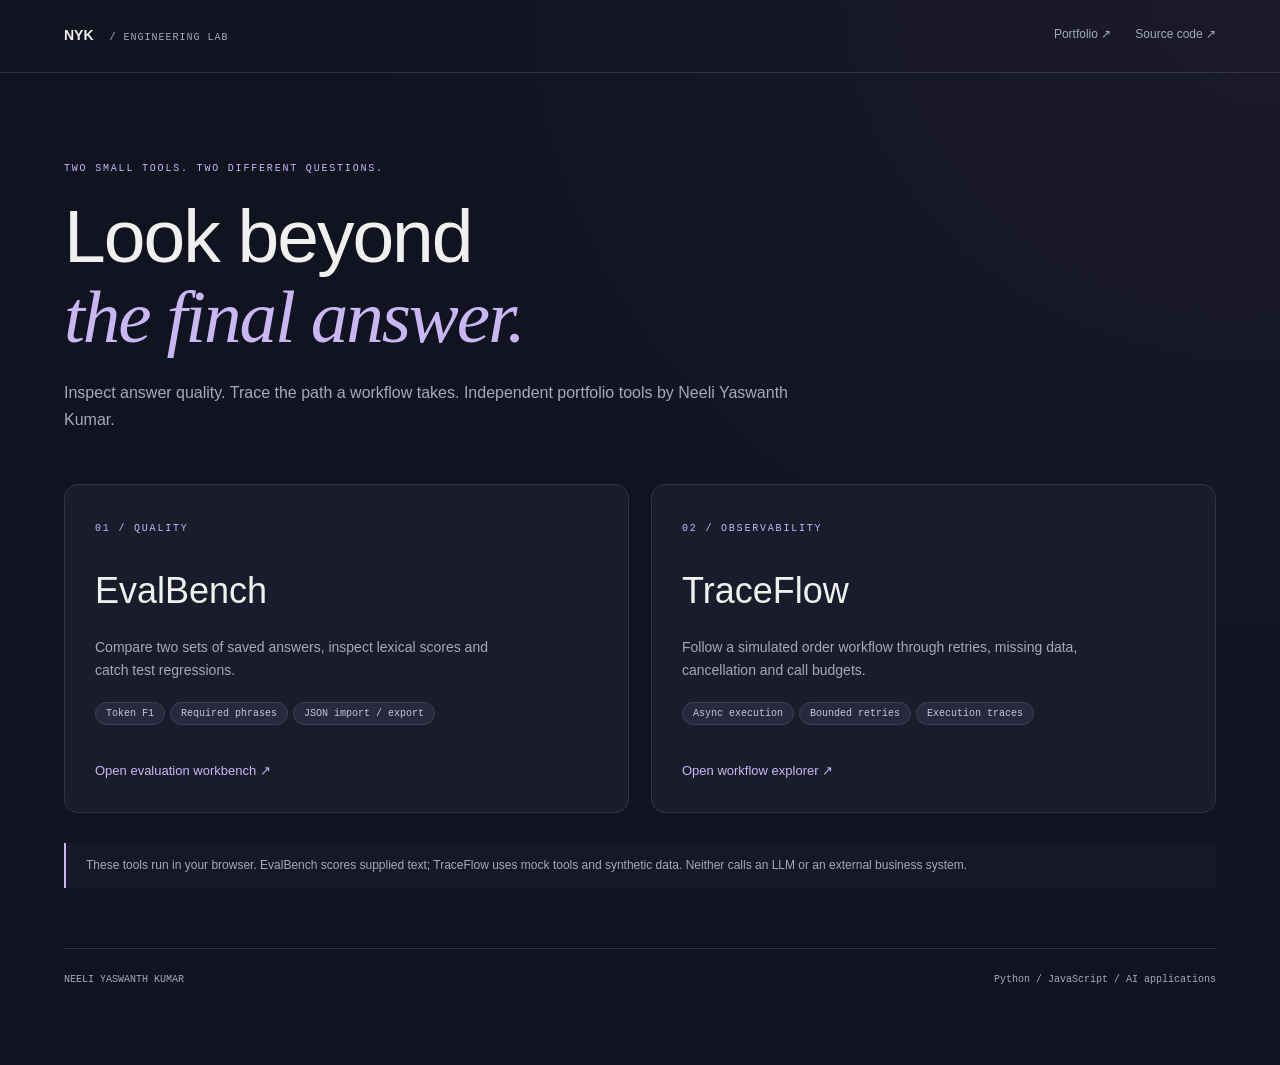
==== index.html @ cd3202ff "Build EvalBench and TraceFlow with tests and engineering notes" ====
<!doctype html><html lang="en"><head><meta charset="utf-8"><meta name="viewport" content="width=device-width,initial-scale=1"><title>Engineering Lab | Neeli Yaswanth Kumar</title><link rel="stylesheet" href="lab.css"></head><body><header><a class="brand" href="index.html">NYK <span>/ ENGINEERING LAB</span></a><nav><a href="https://kyaswanthneeli-stack.github.io/">Portfolio ↗</a><a href="https://github.com/kyaswanthneeli-stack/ai-engineering-lab">Source code ↗</a></nav></header><main class="landing"><div class="eyebrow">TWO SMALL TOOLS. TWO DIFFERENT QUESTIONS.</div><h1>Look beyond<br><em>the final answer.</em></h1><p class="lead">Inspect answer quality. Trace the path a workflow takes. Independent portfolio tools by Neeli Yaswanth Kumar.</p><div class="project-grid"><a class="project" href="evalbench.html"><span class="num">01 / QUALITY</span><h2>EvalBench</h2><p>Compare two sets of saved answers, inspect lexical scores and catch test regressions.</p><span class="pill">Token F1</span><span class="pill">Required phrases</span><span class="pill">JSON import / export</span><div class="launch">Open evaluation workbench ↗</div></a><a class="project" href="traceflow.html"><span class="num">02 / OBSERVABILITY</span><h2>TraceFlow</h2><p>Follow a simulated order workflow through retries, missing data, cancellation and call budgets.</p><span class="pill">Async execution</span><span class="pill">Bounded retries</span><span class="pill">Execution traces</span><div class="launch">Open workflow explorer ↗</div></a></div><div class="note">These tools run in your browser. EvalBench scores supplied text; TraceFlow uses mock tools and synthetic data. Neither calls an LLM or an external business system.</div><footer>NEELI YASWANTH KUMAR <span>Python / JavaScript / AI applications</span></footer></main></body></html>
---- lab.css ----
:root{--bg:#111420;--panel:#191d2b;--line:#303547;--ink:#f0f0ee;--muted:#a4a9bb;--accent:#c9b7f4;--green:#9dd1ab;--red:#f1a9aa}*{box-sizing:border-box}body{margin:0;background:radial-gradient(ellipse at top right,#30254055,transparent 50%),var(--bg);color:var(--ink);font:14px/1.7 Arial,sans-serif}a{color:inherit;text-decoration:none}header{padding:24px 5%;border-bottom:1px solid var(--line);display:flex;justify-content:space-between;gap:20px}.brand{font-weight:bold}.brand span{font:10px monospace;letter-spacing:1px;margin-left:12px;color:var(--muted)}nav{display:flex;gap:24px;font-size:12px;color:var(--muted)}main{max-width:1280px;margin:auto;padding:55px 5%}.eyebrow,.num{font:10px monospace;letter-spacing:1.8px;color:var(--accent)}h1{font-size:55px;line-height:1.07;letter-spacing:-2px;font-weight:500;margin:22px 0}h1 em{font-family:Georgia,serif;font-weight:400;color:var(--accent)}.lead{max-width:730px;font-size:16px;color:var(--muted);margin:20px 0 35px}h2{font-size:23px;font-weight:500}h3{font-size:14px}.project-grid{display:grid;grid-template-columns:1fr 1fr;gap:22px;margin-top:50px}.project,.case,.trace-layout aside{background:var(--panel);border:1px solid var(--line);border-radius:14px;padding:30px}.project{transition:transform .2s,border-color .2s}.project:hover{transform:translateY(-5px);border-color:var(--accent)}.project h2{font-size:36px;margin:22px 0 10px}.project p{color:var(--muted);max-width:400px}.pill{display:inline-block;padding:5px 10px;background:#262a3c;border:1px solid #3d4057;border-radius:20px;font:10px monospace;color:#cac5da;margin:5px 5px 0 0}.launch{margin-top:35px;font-size:13px;color:var(--accent)}.note{border-left:2px solid var(--accent);padding:12px 20px;color:var(--muted);font-size:12px;background:#bba4eb07;margin:30px 0}.toolbar{display:flex;flex-wrap:wrap;gap:12px;align-items:end}.toolbar label{font-size:11px;color:var(--muted)}input,select,button{font:inherit}input,select{background:var(--panel);border:1px solid #464b61;color:var(--ink);border-radius:6px;padding:10px;margin-left:5px}input[type=number]{width:75px}button,.filelabel{border:1px solid #464b61;background:transparent;color:var(--ink);border-radius:6px;padding:10px 15px;cursor:pointer;font-size:12px}button.primary{background:var(--accent);border-color:var(--accent);color:#211a2e}button:disabled{opacity:.4;cursor:default}.filelabel input{display:none}button:hover:not(:disabled),.filelabel:hover{border-color:var(--accent)}button:focus-visible,a:focus-visible{outline:2px solid var(--accent);outline-offset:4px}.metrics{display:grid;grid-template-columns:repeat(4,1fr);gap:14px;margin:30px 0}.metric{background:var(--panel);border:1px solid var(--line);border-radius:9px;padding:18px}.metric strong{font-size:29px;display:block}.metric span{color:var(--muted);font-size:11px}.filter{font-size:12px;color:var(--muted)}.case{margin:20px 0;padding:25px}.casehead{display:flex;justify-content:space-between;gap:20px}.casehead span{font:10px monospace;color:var(--muted)}.answers{display:grid;grid-template-columns:1fr 1fr;gap:20px}.answerbox{border-top:1px solid var(--line);padding-top:18px}.answerbox p,.reference{color:var(--muted);font-size:13px;white-space:pre-wrap}.reference{padding:15px;background:#24283b;border-radius:5px}.badge{font:10px monospace;border:1px solid var(--line);padding:5px 9px;border-radius:20px}.pass{color:var(--green)}.fail{color:var(--red)}.trace-layout{display:grid;grid-template-columns:1.4fr 1fr;gap:25px;margin-top:35px}.trace-layout aside{align-self:start;position:sticky;top:25px;padding:25px}.trace-layout ol,.muted{font-size:12px;color:var(--muted)}.event{padding:17px 20px;background:var(--panel);border:1px solid var(--line);border-left:3px solid #606a85;border-radius:8px;margin:10px 0}.event.completed{border-left-color:var(--green)}.event.failed,.event.budget_exhausted{border-left-color:var(--red)}.event.running{border-left-color:var(--accent)}.event header{border:0;padding:0;display:flex;justify-content:space-between;font-size:12px}.event small{color:var(--muted);font:10px monospace}pre{font:11px/1.7 monospace;color:var(--muted);overflow:auto;max-height:180px;white-space:pre-wrap;word-break:break-word}.empty{padding:35px;border:1px dashed var(--line);color:var(--muted);font-size:12px;border-radius:10px}footer{margin-top:60px;padding:25px 0;border-top:1px solid var(--line);display:flex;justify-content:space-between;color:var(--muted);font:10px monospace;gap:15px}#status{font-size:12px;color:var(--green)}.landing{padding-top:90px}.landing h1{font-size:75px}@media(max-width:750px){.project-grid,.answers,.trace-layout{grid-template-columns:1fr}.metrics{grid-template-columns:1fr 1fr}h1,.landing h1{font-size:43px}.brand span{display:block;margin:0;font-size:8px}header{padding:20px}nav{gap:12px;font-size:10px}.toolbar{gap:10px}.casehead{flex-wrap:wrap}main{padding-top:35px}.trace-layout aside{position:static}footer{flex-wrap:wrap}}
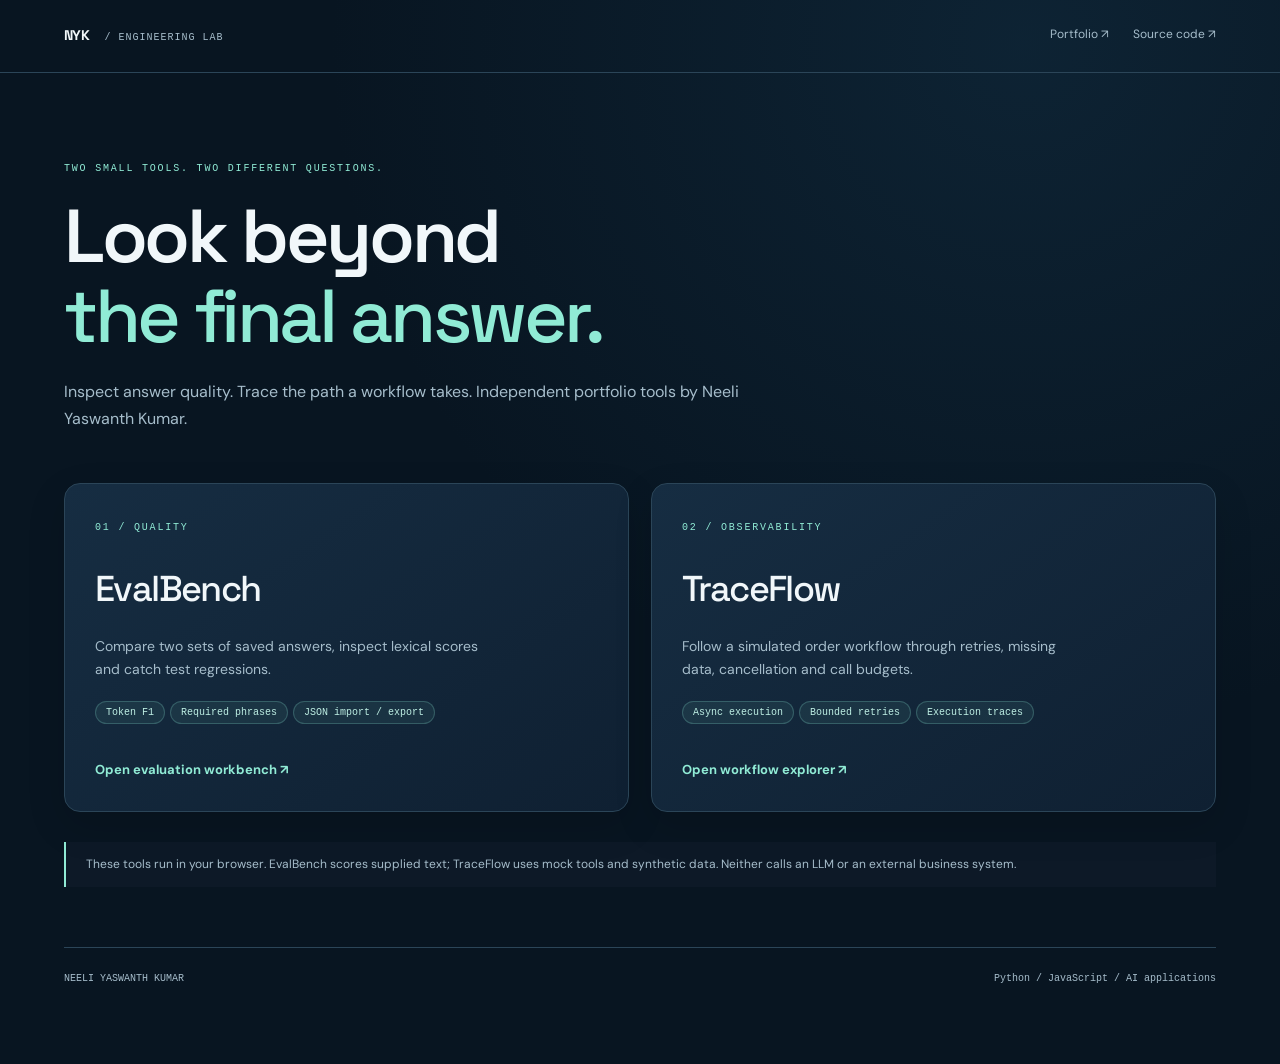
==== commit 5547f778: "privacy: remove tracking query parameters from engineering lab demo links" ====
--- a/index.html
+++ b/index.html
@@ -1 +1 @@
-<!doctype html><html lang="en"><head><meta charset="utf-8"><meta name="viewport" content="width=device-width,initial-scale=1"><title>Engineering Lab | Neeli Yaswanth Kumar</title><link rel="stylesheet" href="lab.css"></head><body><header><a class="brand" href="index.html">NYK <span>/ ENGINEERING LAB</span></a><nav><a href="https://kyaswanthneeli-stack.github.io/">Portfolio ↗</a><a href="https://github.com/kyaswanthneeli-stack/ai-engineering-lab">Source code ↗</a></nav></header><main class="landing"><div class="eyebrow">TWO SMALL TOOLS. TWO DIFFERENT QUESTIONS.</div><h1>Look beyond<br><em>the final answer.</em></h1><p class="lead">Inspect answer quality. Trace the path a workflow takes. Independent portfolio tools by Neeli Yaswanth Kumar.</p><div class="project-grid"><a class="project" href="evalbench.html"><span class="num">01 / QUALITY</span><h2>EvalBench</h2><p>Compare two sets of saved answers, inspect lexical scores and catch test regressions.</p><span class="pill">Token F1</span><span class="pill">Required phrases</span><span class="pill">JSON import / export</span><div class="launch">Open evaluation workbench ↗</div></a><a class="project" href="traceflow.html"><span class="num">02 / OBSERVABILITY</span><h2>TraceFlow</h2><p>Follow a simulated order workflow through retries, missing data, cancellation and call budgets.</p><span class="pill">Async execution</span><span class="pill">Bounded retries</span><span class="pill">Execution traces</span><div class="launch">Open workflow explorer ↗</div></a></div><div class="note">These tools run in your browser. EvalBench scores supplied text; TraceFlow uses mock tools and synthetic data. Neither calls an LLM or an external business system.</div><footer>NEELI YASWANTH KUMAR <span>Python / JavaScript / AI applications</span></footer></main></body></html>
+<!doctype html><html lang="en"><head><meta charset="utf-8"><meta name="viewport" content="width=device-width,initial-scale=1"><title>Engineering Lab | Neeli Yaswanth Kumar</title><link rel="stylesheet" href="lab.css"><script defer src="https://kyaswanthneeli-stack.github.io/clean-links.js"></script></head><body><header><a class="brand" href="index.html">NYK <span>/ ENGINEERING LAB</span></a><nav><a href="https://kyaswanthneeli-stack.github.io/">Portfolio ↗</a><a href="https://github.com/kyaswanthneeli-stack/ai-engineering-lab">Source code ↗</a></nav></header><main class="landing"><div class="eyebrow">TWO SMALL TOOLS. TWO DIFFERENT QUESTIONS.</div><h1>Look beyond<br><em>the final answer.</em></h1><p class="lead">Inspect answer quality. Trace the path a workflow takes. Independent portfolio tools by Neeli Yaswanth Kumar.</p><div class="project-grid"><a class="project" href="evalbench.html"><span class="num">01 / QUALITY</span><h2>EvalBench</h2><p>Compare two sets of saved answers, inspect lexical scores and catch test regressions.</p><span class="pill">Token F1</span><span class="pill">Required phrases</span><span class="pill">JSON import / export</span><div class="launch">Open evaluation workbench ↗</div></a><a class="project" href="traceflow.html"><span class="num">02 / OBSERVABILITY</span><h2>TraceFlow</h2><p>Follow a simulated order workflow through retries, missing data, cancellation and call budgets.</p><span class="pill">Async execution</span><span class="pill">Bounded retries</span><span class="pill">Execution traces</span><div class="launch">Open workflow explorer ↗</div></a></div><div class="note">These tools run in your browser. EvalBench scores supplied text; TraceFlow uses mock tools and synthetic data. Neither calls an LLM or an external business system.</div><footer>NEELI YASWANTH KUMAR <span>Python / JavaScript / AI applications</span></footer></main></body></html>
--- a/lab.css
+++ b/lab.css
@@ -1 +1,14 @@
+@import url('https://fonts.googleapis.com/css2?family=DM+Sans:wght@400;500;600;700&family=Space+Grotesk:wght@400;500;600;700&display=swap');
 :root{--bg:#111420;--panel:#191d2b;--line:#303547;--ink:#f0f0ee;--muted:#a4a9bb;--accent:#c9b7f4;--green:#9dd1ab;--red:#f1a9aa}*{box-sizing:border-box}body{margin:0;background:radial-gradient(ellipse at top right,#30254055,transparent 50%),var(--bg);color:var(--ink);font:14px/1.7 Arial,sans-serif}a{color:inherit;text-decoration:none}header{padding:24px 5%;border-bottom:1px solid var(--line);display:flex;justify-content:space-between;gap:20px}.brand{font-weight:bold}.brand span{font:10px monospace;letter-spacing:1px;margin-left:12px;color:var(--muted)}nav{display:flex;gap:24px;font-size:12px;color:var(--muted)}main{max-width:1280px;margin:auto;padding:55px 5%}.eyebrow,.num{font:10px monospace;letter-spacing:1.8px;color:var(--accent)}h1{font-size:55px;line-height:1.07;letter-spacing:-2px;font-weight:500;margin:22px 0}h1 em{font-family:Georgia,serif;font-weight:400;color:var(--accent)}.lead{max-width:730px;font-size:16px;color:var(--muted);margin:20px 0 35px}h2{font-size:23px;font-weight:500}h3{font-size:14px}.project-grid{display:grid;grid-template-columns:1fr 1fr;gap:22px;margin-top:50px}.project,.case,.trace-layout aside{background:var(--panel);border:1px solid var(--line);border-radius:14px;padding:30px}.project{transition:transform .2s,border-color .2s}.project:hover{transform:translateY(-5px);border-color:var(--accent)}.project h2{font-size:36px;margin:22px 0 10px}.project p{color:var(--muted);max-width:400px}.pill{display:inline-block;padding:5px 10px;background:#262a3c;border:1px solid #3d4057;border-radius:20px;font:10px monospace;color:#cac5da;margin:5px 5px 0 0}.launch{margin-top:35px;font-size:13px;color:var(--accent)}.note{border-left:2px solid var(--accent);padding:12px 20px;color:var(--muted);font-size:12px;background:#bba4eb07;margin:30px 0}.toolbar{display:flex;flex-wrap:wrap;gap:12px;align-items:end}.toolbar label{font-size:11px;color:var(--muted)}input,select,button{font:inherit}input,select{background:var(--panel);border:1px solid #464b61;color:var(--ink);border-radius:6px;padding:10px;margin-left:5px}input[type=number]{width:75px}button,.filelabel{border:1px solid #464b61;background:transparent;color:var(--ink);border-radius:6px;padding:10px 15px;cursor:pointer;font-size:12px}button.primary{background:var(--accent);border-color:var(--accent);color:#211a2e}button:disabled{opacity:.4;cursor:default}.filelabel input{display:none}button:hover:not(:disabled),.filelabel:hover{border-color:var(--accent)}button:focus-visible,a:focus-visible{outline:2px solid var(--accent);outline-offset:4px}.metrics{display:grid;grid-template-columns:repeat(4,1fr);gap:14px;margin:30px 0}.metric{background:var(--panel);border:1px solid var(--line);border-radius:9px;padding:18px}.metric strong{font-size:29px;display:block}.metric span{color:var(--muted);font-size:11px}.filter{font-size:12px;color:var(--muted)}.case{margin:20px 0;padding:25px}.casehead{display:flex;justify-content:space-between;gap:20px}.casehead span{font:10px monospace;color:var(--muted)}.answers{display:grid;grid-template-columns:1fr 1fr;gap:20px}.answerbox{border-top:1px solid var(--line);padding-top:18px}.answerbox p,.reference{color:var(--muted);font-size:13px;white-space:pre-wrap}.reference{padding:15px;background:#24283b;border-radius:5px}.badge{font:10px monospace;border:1px solid var(--line);padding:5px 9px;border-radius:20px}.pass{color:var(--green)}.fail{color:var(--red)}.trace-layout{display:grid;grid-template-columns:1.4fr 1fr;gap:25px;margin-top:35px}.trace-layout aside{align-self:start;position:sticky;top:25px;padding:25px}.trace-layout ol,.muted{font-size:12px;color:var(--muted)}.event{padding:17px 20px;background:var(--panel);border:1px solid var(--line);border-left:3px solid #606a85;border-radius:8px;margin:10px 0}.event.completed{border-left-color:var(--green)}.event.failed,.event.budget_exhausted{border-left-color:var(--red)}.event.running{border-left-color:var(--accent)}.event header{border:0;padding:0;display:flex;justify-content:space-between;font-size:12px}.event small{color:var(--muted);font:10px monospace}pre{font:11px/1.7 monospace;color:var(--muted);overflow:auto;max-height:180px;white-space:pre-wrap;word-break:break-word}.empty{padding:35px;border:1px dashed var(--line);color:var(--muted);font-size:12px;border-radius:10px}footer{margin-top:60px;padding:25px 0;border-top:1px solid var(--line);display:flex;justify-content:space-between;color:var(--muted);font:10px monospace;gap:15px}#status{font-size:12px;color:var(--green)}.landing{padding-top:90px}.landing h1{font-size:75px}@media(max-width:750px){.project-grid,.answers,.trace-layout{grid-template-columns:1fr}.metrics{grid-template-columns:1fr 1fr}h1,.landing h1{font-size:43px}.brand span{display:block;margin:0;font-size:8px}header{padding:20px}nav{gap:12px;font-size:10px}.toolbar{gap:10px}.casehead{flex-wrap:wrap}main{padding-top:35px}.trace-layout aside{position:static}footer{flex-wrap:wrap}}
+
+/* Portfolio design refresh: consistent deep-navy panels with mint focus accents. */
+
+:root{--bg:#081521;--panel:#102338;--line:#2b4558;--ink:#f1f7fa;--muted:#a6bdcb;--accent:#90ebd5;--green:#9ee5be;--red:#f1aaa4}
+body{background:radial-gradient(ellipse at 80% 4%,#183f5955,transparent 48%),var(--bg);font-family:'DM Sans',system-ui,sans-serif}
+h1,h2,h3,.brand{font-family:'Space Grotesk',system-ui,sans-serif;letter-spacing:-.045em}
+h1{font-weight:600}h1 em{font-family:'Space Grotesk',sans-serif;font-style:normal;font-weight:500}
+header{border-color:var(--line)}.project,.case,.trace-layout aside,.metric{box-shadow:0 14px 38px #0002;border-radius:16px}
+.project{background:linear-gradient(145deg,#162d42,#0f2032)}.project:hover{border-color:#8cebd5;box-shadow:0 22px 60px #0004}.pill{background:#8cebd512;border-color:#8cebd53a;color:#bdeee3}.launch{font-weight:700}
+button,.filelabel{border-radius:9px;font-weight:600;transition:background .18s,border-color .18s}
+button.primary{color:#0d3431;font-weight:700}.toolbar input,.toolbar select{border-radius:8px}.event{border-radius:12px}
+:focus-visible{outline:3px solid #8cebd5;outline-offset:3px}
